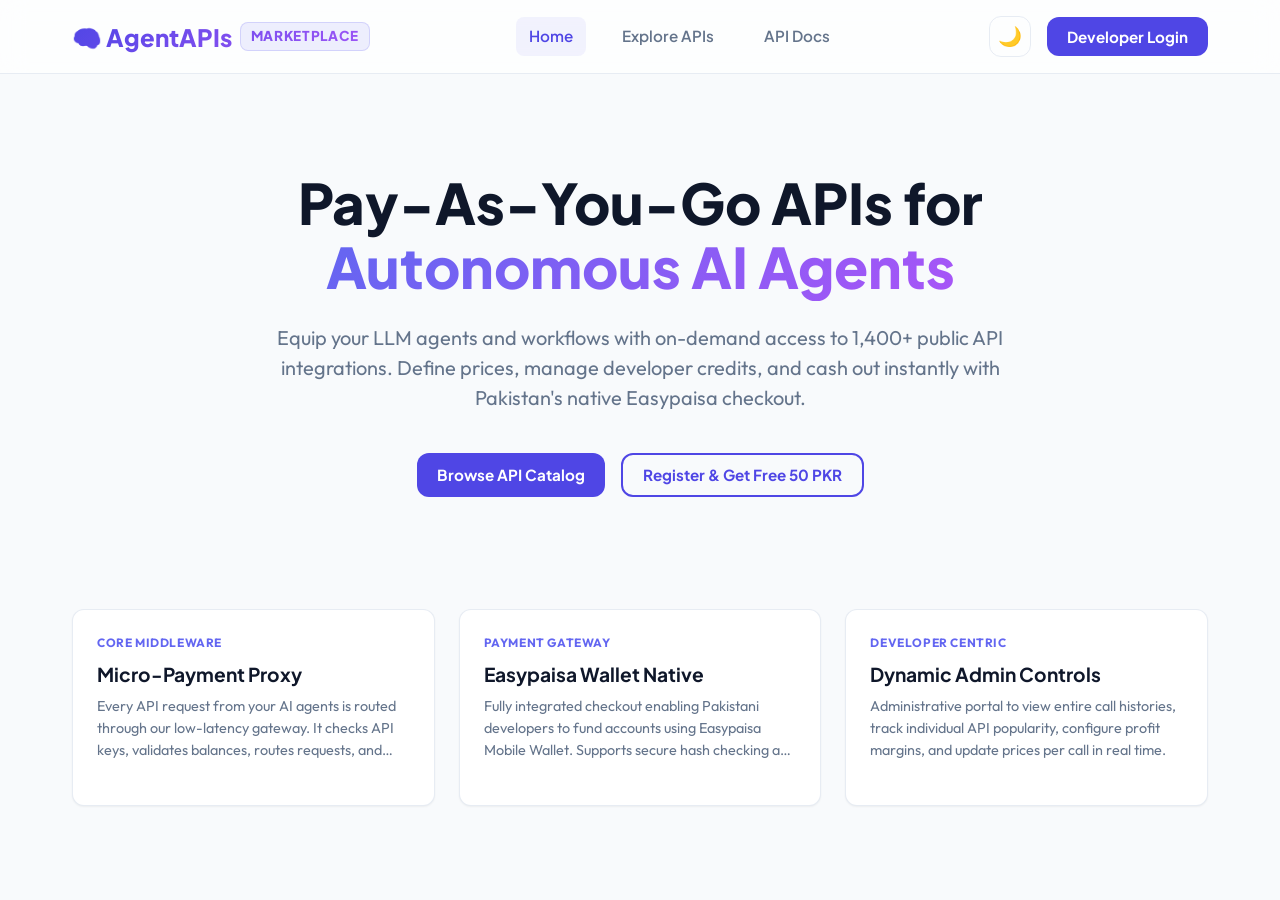
==== index.html @ 3a6da159 "Add files via upload" ====
<!DOCTYPE html>
<html lang="en">
<head>
    <meta charset="UTF-8">
    <meta name="viewport" content="width=device-width, initial-scale=1.0">
    <title>AI Agent API Marketplace - Sell & Integrate APIs</title>
    <meta name="description" content="Discover, price, and sell APIs directly to AI agents. Native Easypaisa integration for seamless wallet top-ups.">
    <link rel="stylesheet" href="styles.css">
</head>
<body data-theme="light">

    <!-- Header & Navigation -->
    <header>
        <div class="nav-container">
            <div class="logo" onclick="showView('home')">
                🧠 AgentAPIs <span>Marketplace</span>
            </div>
            <nav>
                <a onclick="showView('home')" class="active">Home</a>
                <a onclick="showView('explore')">Explore APIs</a>
                <a id="nav-portal-link" onclick="showView('portal')" style="display: none;">Developer Portal</a>
                <a id="nav-admin-link" onclick="showView('admin')" style="display: none;">Admin Catalog</a>
                <a onclick="showView('docs')">API Docs</a>
            </nav>
            <div class="right-nav">
                <button class="theme-toggle" onclick="toggleTheme()" aria-label="Toggle Theme">🌙</button>
                <button class="btn btn-primary" id="nav-auth-link" onclick="showView('auth')">Developer Login</button>
            </div>
        </div>
    </header>

    <!-- Main Content Area -->
    <main class="content-area">

        <!-- 1. Home / Landing Page -->
        <section id="home-page" class="page active">
            <div class="hero-section">
                <h1>Pay-As-You-Go APIs for <span>Autonomous AI Agents</span></h1>
                <p>Equip your LLM agents and workflows with on-demand access to 1,400+ public API integrations. Define prices, manage developer credits, and cash out instantly with Pakistan's native Easypaisa checkout.</p>
                <div class="hero-buttons">
                    <button class="btn btn-primary" onclick="showView('explore')">Browse API Catalog</button>
                    <button class="btn btn-secondary" onclick="showView('auth')">Register & Get Free 50 PKR</button>
                </div>
            </div>

            <!-- Features Grid -->
            <div class="grid-container" style="margin-top: 3rem;">
                <div class="card">
                    <div class="card-category">Core Middleware</div>
                    <div class="card-title">Micro-Payment Proxy</div>
                    <p class="card-desc" style="height: auto;">Every API request from your AI agents is routed through our low-latency gateway. It checks API keys, validates balances, routes requests, and deducts credits in real-time.</p>
                </div>
                <div class="card">
                    <div class="card-category">Payment gateway</div>
                    <div class="card-title">Easypaisa Wallet Native</div>
                    <p class="card-desc" style="height: auto;">Fully integrated checkout enabling Pakistani developers to fund accounts using Easypaisa Mobile Wallet. Supports secure hash checking and server-to-server callbacks.</p>
                </div>
                <div class="card">
                    <div class="card-category">Developer Centric</div>
                    <div class="card-title">Dynamic Admin Controls</div>
                    <p class="card-desc" style="height: auto;">Administrative portal to view entire call histories, track individual API popularity, configure profit margins, and update prices per call in real time.</p>
                </div>
            </div>
        </section>

        <!-- 2. Explore Catalog Page -->
        <section id="explore-page" class="page">
            <h2 style="font-family: var(--font-heading); font-weight: 800; font-size: 2.2rem;">API Catalog</h2>
            <p style="color: var(--text-muted);">Search and view pricing for all active API integrations connected to the proxy gateway.</p>
            
            <!-- Search & Filters -->
            <div class="search-filter-bar">
                <div class="search-input-wrapper">
                    <span class="search-icon">🔍</span>
                    <input type="text" id="api-search" placeholder="Search API integrations (e.g. Weather, Maps, Cat Facts)...">
                </div>
                <select id="category-filter" class="filter-select" onchange="handleCategoryFilter(this.value)">
                    <option value="All">All Categories</option>
                </select>
            </div>

            <!-- APIs Grid -->
            <div class="grid-container" id="apis-grid">
                <!-- API Cards populated dynamically via JS -->
            </div>
        </section>

        <!-- 3. Auth Page (Login / Sign Up) -->
        <section id="auth-page" class="page">
            <div class="auth-box">
                <div class="auth-header">
                    <h2>Welcome to AgentAPIs</h2>
                    <p>Register or log in to manage your AI agent keys and top up credits.</p>
                </div>
                
                <div class="form-group">
                    <label for="auth-email">Email Address</label>
                    <input type="email" id="auth-email" class="form-control" placeholder="developer@gmail.com" required>
                </div>
                <div class="form-group">
                    <label for="auth-password">Password</label>
                    <input type="password" id="auth-password" class="form-control" placeholder="••••••••" required>
                </div>
                
                <div style="display: flex; gap: 1rem; margin-top: 2rem;">
                    <button class="btn btn-primary" style="flex: 1;" onclick="handleAuth('login')">Log In</button>
                    <button class="btn btn-secondary" style="flex: 1;" onclick="handleAuth('register')">Sign Up</button>
                </div>
                
                            </div>
        </section>

        <!-- 4. Developer Portal (Dashboard) -->
        <section id="portal-page" class="page">
            <h2 style="font-family: var(--font-heading); font-weight: 800; font-size: 2.2rem; margin-bottom: 0.5rem;">Developer Portal</h2>
            <p style="color: var(--text-muted); margin-bottom: 2rem;">Configure credentials, test API endpoints, and view logs.</p>

            <div class="dashboard-layout">
                <!-- Sidebar -->
                <aside class="dashboard-sidebar">
                    <div class="profile-card">
                        <div class="profile-avatar">U</div>
                        <h3 class="profile-email" style="font-family: var(--font-heading); font-size: 1.05rem; word-break: break-all;">user@email.com</h3>
                        <div class="profile-balance">0.00 PKR</div>
                        <button class="btn btn-primary btn-sm" style="margin-top: 1rem; width: 100%;" onclick="openTopupModal()">💳 Top Up (Easypaisa)</button>
                    </div>
                    <div class="sidebar-menu">
                        <div class="sidebar-menu-btn active" onclick="showDashboardPane('keys')">🔑 API Keys & Auth</div>
                        <div class="sidebar-menu-btn" onclick="showDashboardPane('sandbox')">🧪 Sandbox Test</div>
                        <div class="sidebar-menu-btn" onclick="showDashboardPane('transactions')">📊 Usage Logs</div>
                    </div>
                </aside>

                <!-- Pane Contents -->
                <div class="dashboard-content">
                    <!-- A. Keys Pane -->
                    <div id="keys-pane" class="dashboard-pane active">
                        <h3 style="margin-bottom: 0.5rem; font-family: var(--font-heading);">Gateway Authorization</h3>
                        <p style="color: var(--text-muted); font-size: 0.9rem; margin-bottom: 1.5rem;">Use this key inside your LLM agent's HTTP request header to authenticate proxy routing.</p>
                        
                        <div class="form-group">
                            <label>X-Agent-API-Key</label>
                            <div class="key-box">
                                <span id="api-key-display">agent_key_placeholder</span>
                                <span class="copy-icon" onclick="copyApiKey()" title="Copy API Key">📋</span>
                            </div>
                        </div>
                        
                        <div class="card" style="margin-top: 2rem; background-color: rgba(99, 102, 241, 0.05); border-color: rgba(99, 102, 241, 0.2);">
                            <h4 style="color: var(--color-primary); font-family: var(--font-heading); margin-bottom: 0.5rem;">🔒 Safety Instruction for Agents</h4>
                            <p style="font-size: 0.85rem; color: var(--text-muted); line-height: 1.6;">
                                Instruct your AI Agents to check their remaining wallet balance using metadata response headers. If the headers contain <strong>X-Agent-Remaining-Balance</strong> and the amount drops below 5 PKR, direct the agent to notify the user via chat dialog to avoid runtime failures.
                            </p>
                        </div>
                    </div>

                    <!-- B. Sandbox Test Pane -->
                    <div id="sandbox-pane" class="dashboard-pane">
                        <h3 style="margin-bottom: 0.5rem; font-family: var(--font-heading);">Interactive Code Sandbox</h3>
                        <p style="color: var(--text-muted); font-size: 0.9rem; margin-bottom: 1.5rem;">Perform real API tests through the proxy and watch the balance decrement instantly.</p>
                        
                        <div class="sandbox-grid">
                            <!-- Left Settings -->
                            <div>
                                <div class="form-group">
                                    <label for="sandbox-api-select">Select API to Query</label>
                                    <select id="sandbox-api-select" class="form-control">
                                        <!-- Populated via JS -->
                                    </select>
                                </div>
                                <div class="form-group">
                                    <label>Request Integration snippet</label>
                                    <div style="display:flex; gap:0.5rem; margin-bottom: 0.75rem;">
                                        <button class="btn btn-secondary btn-sm lang-btn active" onclick="changeSandboxLanguage('curl')">curl</button>
                                        <button class="btn btn-secondary btn-sm lang-btn" onclick="changeSandboxLanguage('javascript')">JavaScript</button>
                                        <button class="btn btn-secondary btn-sm lang-btn" onclick="changeSandboxLanguage('python')">Python</button>
                                    </div>
                                    <div class="terminal-header">
                                        <div class="terminal-dots">
                                            <span class="terminal-dot dot-red"></span>
                                            <span class="terminal-dot dot-yellow"></span>
                                            <span class="terminal-dot dot-green"></span>
                                        </div>
                                        <span class="terminal-title">Code Client snippet</span>
                                    </div>
                                    <pre class="code-terminal" id="sandbox-code" style="height: 160px;"></pre>
                                </div>
                                <button class="btn btn-primary" onclick="runSandboxRequest()" style="width: 100%;">⚡ Run Test Request</button>
                            </div>

                            <!-- Right Outputs -->
                            <div>
                                <label style="display:block; font-weight:600; font-size:0.9rem; margin-bottom: 0.5rem;">Gateway Proxy Response</label>
                                <div class="terminal-header">
                                    <div class="terminal-dots">
                                        <span class="terminal-dot dot-red"></span>
                                        <span class="terminal-dot dot-yellow"></span>
                                        <span class="terminal-dot dot-green"></span>
                                    </div>
                                    <span class="terminal-title">Output terminal</span>
                                </div>
                                <pre class="code-terminal output" id="sandbox-output">// Run a test request on the left to see the output format...</pre>
                            </div>
                        </div>
                    </div>

                    <!-- C. Transactions Logs Pane -->
                    <div id="transactions-pane" class="dashboard-pane">
                        <h3 style="margin-bottom: 0.5rem; font-family: var(--font-heading);">Recent Proxy Logs</h3>
                        <p style="color: var(--text-muted); font-size: 0.9rem; margin-bottom: 1.5rem;">Audit log for your API keys detailing request types, responses, and charges.</p>
                        
                        <div style="overflow-x: auto;">
                            <table>
                                <thead>
                                    <tr>
                                        <th>API Called</th>
                                        <th>Status Code</th>
                                        <th>Charged Cost</th>
                                        <th>Time (UTC)</th>
                                    </tr>
                                </thead>
                                <tbody id="logs-table-body">
                                    <!-- Populated via JS -->
                                </tbody>
                            </table>
                        </div>
                    </div>
                </div>
            </div>
        </section>

        <!-- 5. Admin Page -->
        <section id="admin-page" class="page">
            <h2 style="font-family: var(--font-heading); font-weight: 800; font-size: 2.2rem; margin-bottom: 0.5rem;">Admin Catalog Manager</h2>
            <p style="color: var(--text-muted); margin-bottom: 2rem;">Adjust individual prices per call, view overall transaction metrics, and manage user limits.</p>
            
            <div style="display: grid; grid-template-columns: 1.2fr 1fr; gap: 2rem;">
                <!-- API Prices Manager -->
                <div>
                    <h3 style="font-family: var(--font-heading); margin-bottom: 1rem;">Set Cost per API Call</h3>
                    <div style="overflow-y: auto; max-height: 500px; border: 1px solid var(--border-glass); border-radius: var(--radius-md); background-color: var(--bg-surface);">
                        <table>
                            <thead>
                                <tr>
                                    <th>API Integration</th>
                                    <th>Cost per Call</th>
                                    <th>Actions</th>
                                </tr>
                            </thead>
                            <tbody id="admin-catalog-tbody">
                                <!-- Populated dynamically -->
                            </tbody>
                        </table>
                    </div>
                </div>

                <!-- Global Audit Log -->
                <div>
                    <h3 style="font-family: var(--font-heading); margin-bottom: 1rem;">Global System Usage Log</h3>
                    <div style="overflow-y: auto; max-height: 500px; border: 1px solid var(--border-glass); border-radius: var(--radius-md); background-color: var(--bg-surface);">
                        <table>
                            <thead>
                                <tr>
                                    <th>User</th>
                                    <th>API</th>
                                    <th>Status</th>
                                    <th>Cost</th>
                                    <th>Date</th>
                                </tr>
                            </thead>
                            <tbody id="admin-audit-tbody">
                                <!-- Populated dynamically -->
                            </tbody>
                        </table>
                    </div>
                </div>
            </div>
        </section>

        <!-- 6. API Docs Page -->
        <section id="docs-page" class="page">
            <h2 style="font-family: var(--font-heading); font-weight: 800; font-size: 2.2rem; margin-bottom: 0.5rem;">Integration Guide</h2>
            <p style="color: var(--text-muted); margin-bottom: 2.5rem;">Configure your LLMs, LangChain agents, or custom backend services to query the marketplace proxy.</p>

            <div class="docs-section">
                <h3>1. Base URL & Header Credentials</h3>
                <p>All proxy endpoints use the standard marketplace host base. You must attach your custom developer key as an HTTP header name: <code>X-Agent-API-Key</code>.</p>
                <div class="key-box" style="justify-content: flex-start; gap: 1rem; color: #a855f7;">
                    <strong>Header Key:</strong> X-Agent-API-Key
                </div>
                <div class="key-box" style="justify-content: flex-start; gap: 1rem; color: var(--color-primary-light); margin-top: 0.5rem;">
                    <strong>Base Request Endpoint:</strong> http://127.0.0.1:8000/api/proxy/{API_NAME}
                </div>
            </div>

            <div class="docs-section">
                <h3>2. Error Handlers</h3>
                <p>If an API request fails, the proxy forwards the original error status code where possible. However, if the agent runs out of wallet balance, the proxy returns a specific <strong>402 Payment Required</strong> code.</p>
                
                <div style="overflow-x: auto; margin-top: 1rem;">
                    <table>
                        <thead>
                            <tr>
                                <th>Status Code</th>
                                <th>Error Description</th>
                                <th>Remediation Step</th>
                            </tr>
                        </thead>
                        <tbody>
                            <tr>
                                <td><span class="badge badge-danger">401</span></td>
                                <td>Unauthorized: API Key is invalid or missing.</td>
                                <td>Ensure the header <code>X-Agent-API-Key</code> matches the key in your developer dashboard.</td>
                            </tr>
                            <tr>
                                <td><span class="badge badge-warning">402</span></td>
                                <td>Payment Required: Wallet balance is below the per-call price of target API.</td>
                                <td>Prompt user to top up credits in PKR using Easypaisa.</td>
                            </tr>
                            <tr>
                                <td><span class="badge badge-danger">404</span></td>
                                <td>Not Found: Target API name does not exist in seed.</td>
                                <td>Open the explore tab and double check spelling of API name.</td>
                            </tr>
                        </tbody>
                    </table>
                </div>
            </div>

            <div class="docs-section">
                <h3>3. LangChain Example Integration</h3>
                <p>Implement a custom python function inside LangChain tools or custom tools to make the call:</p>
                <pre class="code-terminal" style="height: auto; max-height: 400px; color:#a855f7;">
from langchain.agents import tool
import requests

@tool
def call_marketplace_api(api_name: str, query_params: dict = None) -> str:
    """Call a marketplace public API and pay per use. api_name should match explore catalog."""
    url = f"http://127.0.0.1:8000/api/proxy/{api_name}"
    headers = {
        "X-Agent-API-Key": "YOUR_DEVELOPER_API_KEY"
    }
    
    try:
        response = requests.get(url, headers=headers, params=query_params)
        if response.status_code == 402:
            return "Payment Required: Please notify user to top up their Easypaisa wallet."
        return response.text
    except Exception as e:
        return f"Error connecting to proxy: {str(e)}"
                </pre>
            </div>
        </section>
        
    </main>

    <!-- Modals Overlay -->
    <div class="modal-overlay" id="topup-modal">
        <div class="modal-card">
            <button class="modal-close" onclick="closeTopupModal()">✕</button>
            <h3 style="font-family: var(--font-heading); margin-bottom: 0.5rem;">Fund Developer Wallet</h3>
            <p style="color: var(--text-muted); font-size: 0.85rem; margin-bottom: 1.5rem;">Select your amount in Pakistani Rupees (PKR) and proceed through the Easypaisa Checkout Portal.</p>
            
            <div class="form-group">
                <label for="topup-amount">Deposit Amount (PKR)</label>
                <input type="number" id="topup-amount" class="form-control" value="250" min="10" max="10000" required>
            </div>
            
            <div style="background-color: var(--bg-base); padding: 1rem; border-radius: var(--radius-sm); margin-bottom: 1.5rem; border: 1px solid var(--border-glass);">
                <div style="display:flex; justify-content:space-between; margin-bottom:0.5rem; font-size: 0.85rem;">
                    <span>Payment Gateway:</span>
                    <strong>Easypaisa Hosted Page</strong>
                </div>
                <div style="display:flex; justify-content:space-between; font-size: 0.85rem;">
                    <span>Processing Fee:</span>
                    <strong style="color: var(--color-success);">0.00 PKR (Free)</strong>
                </div>
            </div>

            <button class="btn btn-primary" onclick="handleTopupSubmit()" style="width: 100%;">Proceed to Payment</button>
        </div>
    </div>

    <!-- Global Toasts notifications -->
    <div class="toast-container" id="toast-container"></div>

    <script src="app.js"></script>
</body>
</html>
---- styles.css ----
@import url('https://fonts.googleapis.com/css2?family=Outfit:wght@300;400;500;600;700;800&family=Plus+Jakarta+Sans:wght@300;400;500;600;700;800&family=JetBrains+Mono:wght@400;500;600&display=swap');

:root {
    /* Light Mode Variables - Elegant White and Royal Violet Theme */
    --font-heading: 'Plus Jakarta Sans', sans-serif;
    --font-body: 'Outfit', sans-serif;
    --font-mono: 'JetBrains Mono', monospace;
    
    --bg-base: #f8fafc;
    --bg-surface: #ffffff;
    --bg-surface-hover: #f1f5f9;
    --bg-glass: rgba(255, 255, 255, 0.7);
    --border-glass: rgba(226, 232, 240, 0.8);
    
    --color-primary: #4f46e5;
    --color-primary-light: #6366f1;
    --color-primary-dark: #3730a3;
    --color-secondary: #a855f7;
    --color-success: #10b981;
    --color-danger: #ef4444;
    --color-warning: #f59e0b;
    
    --text-main: #0f172a;
    --text-muted: #64748b;
    --text-on-primary: #ffffff;
    
    --shadow-sm: 0 1px 2px 0 rgb(0 0 0 / 0.05);
    --shadow-md: 0 4px 6px -1px rgb(0 0 0 / 0.1), 0 2px 4px -2px rgb(0 0 0 / 0.1);
    --shadow-lg: 0 10px 15px -3px rgb(0 0 0 / 0.1), 0 4px 6px -4px rgb(0 0 0 / 0.1);
    --shadow-glow: 0 0 15px 2px rgba(99, 102, 241, 0.2);
    
    --radius-sm: 8px;
    --radius-md: 12px;
    --radius-lg: 20px;
    
    --transition-fast: 0.15s ease;
    --transition-normal: 0.3s cubic-bezier(0.4, 0, 0.2, 1);
}

[data-theme="dark"] {
    /* Dark Mode Variables - Premium Sleek Glowing Violet Theme */
    --bg-base: #0b0f19;
    --bg-surface: #131b2e;
    --bg-surface-hover: #1e293b;
    --bg-glass: rgba(19, 27, 46, 0.75);
    --border-glass: rgba(30, 41, 59, 0.8);
    
    --color-primary: #6366f1;
    --color-primary-light: #818cf8;
    --color-primary-dark: #4f46e5;
    --color-secondary: #c084fc;
    
    --text-main: #f8fafc;
    --text-muted: #94a3b8;
    
    --shadow-md: 0 4px 20px -2px rgba(0, 0, 0, 0.5);
    --shadow-lg: 0 10px 30px -10px rgba(0, 0, 0, 0.7);
    --shadow-glow: 0 0 20px 2px rgba(99, 102, 241, 0.3);
}

* {
    box-sizing: border-box;
    margin: 0;
    padding: 0;
}

body {
    background-color: var(--bg-base);
    color: var(--text-main);
    font-family: var(--font-body);
    line-height: 1.5;
    transition: background-color var(--transition-normal), color var(--transition-normal);
    min-height: 100vh;
    display: flex;
    flex-direction: column;
}

/* Header & Navigation Styles */
header {
    background-color: var(--bg-glass);
    backdrop-filter: blur(12px);
    -webkit-backdrop-filter: blur(12px);
    border-bottom: 1px solid var(--border-glass);
    position: sticky;
    top: 0;
    z-index: 100;
    transition: background-color var(--transition-normal);
}

.nav-container {
    max-width: 1200px;
    margin: 0 auto;
    padding: 1rem 2rem;
    display: flex;
    justify-content: space-between;
    align-items: center;
}

.logo {
    font-family: var(--font-heading);
    font-weight: 800;
    font-size: 1.5rem;
    background: linear-gradient(135deg, var(--color-primary), var(--color-secondary));
    -webkit-background-clip: text;
    -webkit-text-fill-color: transparent;
    display: flex;
    align-items: center;
    gap: 0.5rem;
    cursor: pointer;
}

.logo span {
    font-size: 0.85rem;
    background: rgba(99, 102, 241, 0.1);
    color: var(--color-primary-light);
    border: 1px solid rgba(99, 102, 241, 0.2);
    padding: 0.2rem 0.6rem;
    border-radius: var(--radius-sm);
    font-family: var(--font-heading);
    text-transform: uppercase;
    letter-spacing: 0.05em;
}

nav {
    display: flex;
    align-items: center;
    gap: 1.5rem;
}

nav a {
    color: var(--text-muted);
    text-decoration: none;
    font-family: var(--font-heading);
    font-weight: 600;
    font-size: 0.95rem;
    padding: 0.5rem 0.8rem;
    border-radius: var(--radius-sm);
    transition: color var(--transition-fast), background-color var(--transition-fast);
    cursor: pointer;
}

nav a:hover, nav a.active {
    color: var(--color-primary);
    background-color: rgba(99, 102, 241, 0.08);
}

.right-nav {
    display: flex;
    align-items: center;
    gap: 1rem;
}

/* Base Buttons */
.btn {
    display: inline-flex;
    align-items: center;
    justify-content: center;
    gap: 0.5rem;
    font-family: var(--font-heading);
    font-weight: 700;
    font-size: 0.95rem;
    padding: 0.65rem 1.25rem;
    border-radius: var(--radius-md);
    border: none;
    cursor: pointer;
    transition: all var(--transition-fast);
}

.btn-primary {
    background-color: var(--color-primary);
    color: var(--text-on-primary);
}

.btn-primary:hover {
    background-color: var(--color-primary-light);
    transform: translateY(-2px);
    box-shadow: var(--shadow-glow);
}

.btn-secondary {
    background-color: transparent;
    color: var(--color-primary);
    border: 2px solid var(--color-primary);
}

.btn-secondary:hover {
    background-color: rgba(99, 102, 241, 0.05);
    transform: translateY(-2px);
}

.btn-danger {
    background-color: var(--color-danger);
    color: white;
}

.btn-danger:hover {
    background-color: #dc2626;
    transform: translateY(-2px);
}

.btn-sm {
    padding: 0.4rem 0.8rem;
    font-size: 0.85rem;
    border-radius: var(--radius-sm);
}

.theme-toggle {
    background: none;
    border: 1px solid var(--border-glass);
    color: var(--text-muted);
    padding: 0.5rem;
    border-radius: var(--radius-md);
    cursor: pointer;
    display: flex;
    align-items: center;
    justify-content: center;
    font-size: 1.2rem;
    transition: all var(--transition-fast);
}

.theme-toggle:hover {
    color: var(--color-primary);
    border-color: var(--color-primary);
}

/* Layout container */
main.content-area {
    flex: 1;
    max-width: 1200px;
    width: 100%;
    margin: 0 auto;
    padding: 2rem;
}

/* Page transitions/visibility */
.page {
    display: none;
    animation: fadeIn var(--transition-normal);
}

.page.active {
    display: block;
}

@keyframes fadeIn {
    from { opacity: 0; transform: translateY(8px); }
    to { opacity: 1; transform: translateY(0); }
}

/* Hero Section */
.hero-section {
    padding: 4rem 0;
    text-align: center;
    max-width: 800px;
    margin: 0 auto;
}

.hero-section h1 {
    font-family: var(--font-heading);
    font-weight: 800;
    font-size: 3.5rem;
    line-height: 1.15;
    margin-bottom: 1.5rem;
    color: var(--text-main);
}

.hero-section h1 span {
    background: linear-gradient(135deg, var(--color-primary-light), var(--color-secondary));
    -webkit-background-clip: text;
    -webkit-text-fill-color: transparent;
}

.hero-section p {
    font-size: 1.25rem;
    color: var(--text-muted);
    margin-bottom: 2.5rem;
}

.hero-buttons {
    display: flex;
    justify-content: center;
    gap: 1rem;
}

/* Cards & Grid Grid layout */
.grid-container {
    display: grid;
    grid-template-columns: repeat(auto-fill, minmax(280px, 1fr));
    gap: 1.5rem;
    margin-top: 2rem;
}

.card {
    background-color: var(--bg-surface);
    border: 1px solid var(--border-glass);
    border-radius: var(--radius-md);
    padding: 1.5rem;
    box-shadow: var(--shadow-sm);
    transition: all var(--transition-normal);
    position: relative;
    overflow: hidden;
}

.card::before {
    content: '';
    position: absolute;
    top: 0;
    left: 0;
    width: 100%;
    height: 4px;
    background: linear-gradient(90deg, var(--color-primary), var(--color-secondary));
    opacity: 0;
    transition: opacity var(--transition-normal);
}

.card:hover {
    transform: translateY(-4px);
    box-shadow: var(--shadow-lg);
    border-color: rgba(99, 102, 241, 0.3);
}

.card:hover::before {
    opacity: 1;
}

.card-category {
    font-size: 0.75rem;
    text-transform: uppercase;
    font-weight: 700;
    color: var(--color-primary-light);
    letter-spacing: 0.05em;
    margin-bottom: 0.5rem;
}

.card-title {
    font-family: var(--font-heading);
    font-weight: 700;
    font-size: 1.2rem;
    color: var(--text-main);
    margin-bottom: 0.5rem;
    display: flex;
    justify-content: space-between;
    align-items: center;
}

.card-desc {
    color: var(--text-muted);
    font-size: 0.9rem;
    margin-bottom: 1.25rem;
    display: -webkit-box;
    -webkit-line-clamp: 3;
    -webkit-box-orient: vertical;
    overflow: hidden;
    height: 4rem;
}

.card-footer {
    display: flex;
    justify-content: space-between;
    align-items: center;
    border-top: 1px solid var(--border-glass);
    padding-top: 1rem;
    margin-top: auto;
}

.api-price {
    font-family: var(--font-mono);
    font-weight: 700;
    color: var(--color-success);
    font-size: 0.95rem;
}

/* Explore Panel & Search Bar */
.search-filter-bar {
    display: flex;
    gap: 1rem;
    margin: 2rem 0;
    background-color: var(--bg-surface);
    border: 1px solid var(--border-glass);
    padding: 0.75rem;
    border-radius: var(--radius-md);
    box-shadow: var(--shadow-sm);
    flex-wrap: wrap;
}

.search-input-wrapper {
    flex: 1;
    min-width: 250px;
    position: relative;
}

.search-input-wrapper input {
    width: 100%;
    padding: 0.65rem 1rem 0.65rem 2.5rem;
    border-radius: var(--radius-sm);
    border: 1px solid var(--border-glass);
    background-color: var(--bg-base);
    color: var(--text-main);
    font-family: var(--font-body);
    font-size: 0.95rem;
    transition: all var(--transition-fast);
}

.search-input-wrapper input:focus {
    outline: none;
    border-color: var(--color-primary);
    box-shadow: 0 0 0 3px rgba(99, 102, 241, 0.15);
}

.search-icon {
    position: absolute;
    left: 0.85rem;
    top: 50%;
    transform: translateY(-50%);
    color: var(--text-muted);
}

.filter-select {
    padding: 0.65rem 1.5rem;
    border-radius: var(--radius-sm);
    border: 1px solid var(--border-glass);
    background-color: var(--bg-base);
    color: var(--text-main);
    font-family: var(--font-heading);
    font-weight: 600;
    font-size: 0.9rem;
    cursor: pointer;
}

/* Dashboard Panel Styles */
.dashboard-layout {
    display: grid;
    grid-template-columns: 280px 1fr;
    gap: 2rem;
    margin-top: 1rem;
}

@media (max-width: 768px) {
    .dashboard-layout {
        grid-template-columns: 1fr;
    }
}

.dashboard-sidebar {
    background-color: var(--bg-surface);
    border: 1px solid var(--border-glass);
    border-radius: var(--radius-md);
    padding: 1.5rem;
    height: fit-content;
}

.profile-card {
    text-align: center;
    border-bottom: 1px solid var(--border-glass);
    padding-bottom: 1.5rem;
    margin-bottom: 1.5rem;
}

.profile-avatar {
    width: 64px;
    height: 64px;
    border-radius: 50%;
    background: linear-gradient(135deg, var(--color-primary), var(--color-secondary));
    margin: 0 auto 1rem;
    display: flex;
    align-items: center;
    justify-content: center;
    color: white;
    font-weight: 800;
    font-size: 1.5rem;
}

.profile-balance {
    margin-top: 0.5rem;
    font-size: 1.4rem;
    font-weight: 800;
    color: var(--text-main);
}

.profile-balance small {
    display: block;
    font-size: 0.75rem;
    color: var(--text-muted);
    text-transform: uppercase;
    font-weight: 600;
}

.sidebar-menu {
    display: flex;
    flex-direction: column;
    gap: 0.5rem;
}

.sidebar-menu-btn {
    display: flex;
    align-items: center;
    gap: 0.75rem;
    padding: 0.75rem 1rem;
    border-radius: var(--radius-sm);
    color: var(--text-muted);
    font-family: var(--font-heading);
    font-weight: 600;
    font-size: 0.95rem;
    cursor: pointer;
    transition: all var(--transition-fast);
}

.sidebar-menu-btn:hover, .sidebar-menu-btn.active {
    color: var(--color-primary);
    background-color: rgba(99, 102, 241, 0.08);
}

.dashboard-content {
    display: flex;
    flex-direction: column;
    gap: 1.5rem;
}

.dashboard-pane {
    display: none;
    animation: fadeIn var(--transition-normal);
}

.dashboard-pane.active {
    display: block;
}

/* Keys and Details lists */
.key-box {
    background-color: var(--bg-base);
    border: 1px solid var(--border-glass);
    font-family: var(--font-mono);
    font-size: 0.9rem;
    padding: 0.75rem 1rem;
    border-radius: var(--radius-sm);
    display: flex;
    justify-content: space-between;
    align-items: center;
    margin-top: 0.5rem;
    word-break: break-all;
}

.copy-icon {
    cursor: pointer;
    color: var(--text-muted);
    transition: color var(--transition-fast);
}

.copy-icon:hover {
    color: var(--color-primary);
}

/* Tables style */
table {
    width: 100%;
    border-collapse: collapse;
    margin-top: 1rem;
    text-align: left;
}

th, td {
    padding: 0.85rem 1rem;
    border-bottom: 1px solid var(--border-glass);
}

th {
    font-family: var(--font-heading);
    font-weight: 700;
    color: var(--text-muted);
    font-size: 0.85rem;
    text-transform: uppercase;
}

td {
    font-size: 0.9rem;
}

tr:hover td {
    background-color: var(--bg-surface-hover);
}

/* Modals */
.modal-overlay {
    position: fixed;
    top: 0;
    left: 0;
    width: 100%;
    height: 100%;
    background-color: rgba(15, 23, 42, 0.6);
    backdrop-filter: blur(4px);
    z-index: 1000;
    display: none;
    align-items: center;
    justify-content: center;
    padding: 1rem;
}

.modal-card {
    background-color: var(--bg-surface);
    border: 1px solid var(--border-glass);
    border-radius: var(--radius-lg);
    width: 100%;
    max-width: 480px;
    box-shadow: var(--shadow-lg);
    padding: 2rem;
    position: relative;
    animation: modalSlide var(--transition-normal);
}

@keyframes modalSlide {
    from { transform: translateY(-20px); opacity: 0; }
    to { transform: translateY(0); opacity: 1; }
}

.modal-close {
    position: absolute;
    top: 1rem;
    right: 1.25rem;
    background: none;
    border: none;
    font-size: 1.5rem;
    cursor: pointer;
    color: var(--text-muted);
}

/* Forms styling */
.form-group {
    margin-bottom: 1.25rem;
}

.form-group label {
    display: block;
    font-family: var(--font-heading);
    font-weight: 600;
    font-size: 0.9rem;
    margin-bottom: 0.5rem;
    color: var(--text-main);
}

.form-control {
    width: 100%;
    padding: 0.65rem 1rem;
    border-radius: var(--radius-sm);
    border: 1px solid var(--border-glass);
    background-color: var(--bg-base);
    color: var(--text-main);
    font-family: var(--font-body);
    font-size: 0.95rem;
    transition: all var(--transition-fast);
}

.form-control:focus {
    outline: none;
    border-color: var(--color-primary);
    box-shadow: 0 0 0 3px rgba(99, 102, 241, 0.15);
}

/* Try it Sandbox and Code Terminal Styles */
.sandbox-grid {
    display: grid;
    grid-template-columns: 1fr 1fr;
    gap: 1.5rem;
    margin-top: 1rem;
}

@media (max-width: 768px) {
    .sandbox-grid {
        grid-template-columns: 1fr;
    }
}

.terminal-header {
    background-color: #1e293b;
    border-radius: var(--radius-md) var(--radius-md) 0 0;
    padding: 0.5rem 1rem;
    display: flex;
    align-items: center;
    justify-content: space-between;
}

.terminal-dots {
    display: flex;
    gap: 0.35rem;
}

.terminal-dot {
    width: 10px;
    height: 10px;
    border-radius: 50%;
}

.dot-red { background-color: #ef4444; }
.dot-yellow { background-color: #f59e0b; }
.dot-green { background-color: #10b981; }

.terminal-title {
    color: #94a3b8;
    font-size: 0.75rem;
    font-family: var(--font-mono);
}

pre.code-terminal {
    background-color: #0f172a;
    color: #38bdf8;
    font-family: var(--font-mono);
    font-size: 0.85rem;
    padding: 1.25rem;
    border-radius: 0 0 var(--radius-md) var(--radius-md);
    overflow-x: auto;
    height: 320px;
    border: 1px solid #1e293b;
    border-top: none;
    box-shadow: inset 0 2px 4px rgba(0,0,0,0.3);
}

pre.code-terminal.output {
    color: #f1f5f9;
}

/* Authentication Page Styles */
.auth-box {
    max-width: 420px;
    width: 100%;
    margin: 4rem auto;
    background-color: var(--bg-surface);
    border: 1px solid var(--border-glass);
    border-radius: var(--radius-lg);
    box-shadow: var(--shadow-lg);
    padding: 2.5rem;
}

.auth-header {
    text-align: center;
    margin-bottom: 2rem;
}

.auth-header h2 {
    font-family: var(--font-heading);
    font-weight: 800;
    font-size: 1.8rem;
    color: var(--text-main);
}

.auth-header p {
    color: var(--text-muted);
    font-size: 0.9rem;
    margin-top: 0.5rem;
}

/* Badge list styles */
.badge {
    padding: 0.25rem 0.5rem;
    font-size: 0.75rem;
    font-weight: 700;
    border-radius: var(--radius-sm);
    text-transform: uppercase;
}

.badge-success {
    background-color: rgba(16, 185, 129, 0.15);
    color: var(--color-success);
    border: 1px solid rgba(16, 185, 129, 0.2);
}

.badge-danger {
    background-color: rgba(239, 68, 68, 0.15);
    color: var(--color-danger);
    border: 1px solid rgba(239, 68, 68, 0.2);
}

.badge-warning {
    background-color: rgba(245, 158, 11, 0.15);
    color: var(--color-warning);
    border: 1px solid rgba(245, 158, 11, 0.2);
}

/* Notifications toasts */
.toast-container {
    position: fixed;
    bottom: 2rem;
    right: 2rem;
    z-index: 2000;
    display: flex;
    flex-direction: column;
    gap: 0.75rem;
}

.toast {
    background-color: var(--bg-surface);
    border-left: 4px solid var(--color-primary);
    box-shadow: var(--shadow-lg);
    border-radius: var(--radius-sm);
    padding: 1rem 1.5rem;
    min-width: 280px;
    display: flex;
    align-items: center;
    justify-content: space-between;
    gap: 1rem;
    animation: toastSlide var(--transition-normal);
}

@keyframes toastSlide {
    from { transform: translateX(100%); opacity: 0; }
    to { transform: translateX(0); opacity: 1; }
}

.toast.success { border-left-color: var(--color-success); }
.toast.error { border-left-color: var(--color-danger); }
.toast.info { border-left-color: var(--color-primary); }

.toast-close {
    background: none;
    border: none;
    cursor: pointer;
    color: var(--text-muted);
}

/* Documentation panel */
.docs-section {
    margin-bottom: 2.5rem;
}

.docs-section h3 {
    font-family: var(--font-heading);
    font-size: 1.35rem;
    margin-bottom: 0.75rem;
}

.docs-section p {
    color: var(--text-muted);
    margin-bottom: 1rem;
}
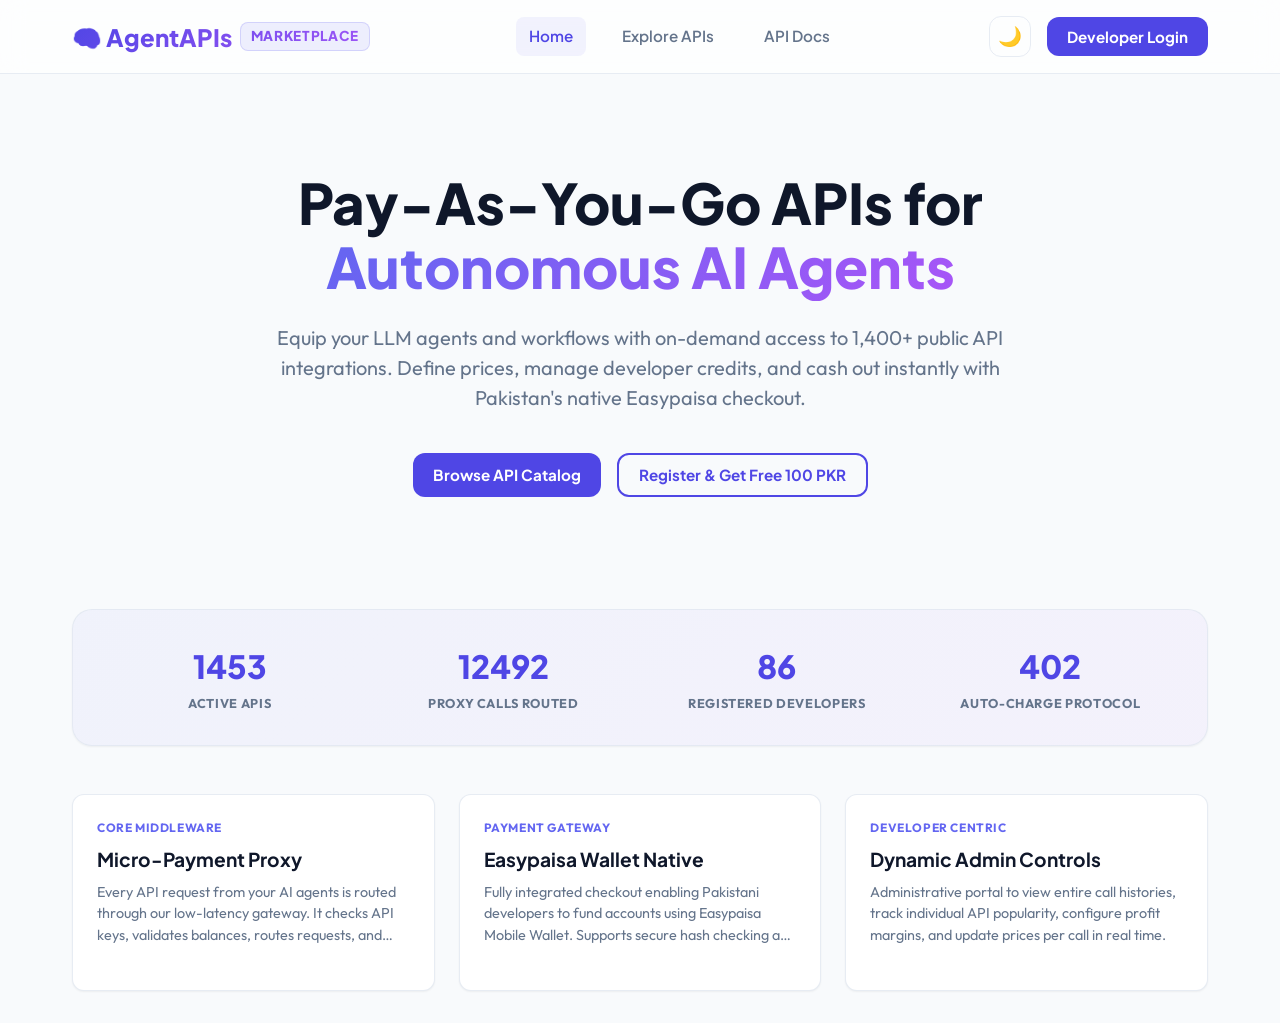
==== commit 855fa7ed: "Add files via upload" ====
--- a/index.html
+++ b/index.html
@@ -6,6 +6,8 @@
     <title>AI Agent API Marketplace - Sell & Integrate APIs</title>
     <meta name="description" content="Discover, price, and sell APIs directly to AI agents. Native Easypaisa integration for seamless wallet top-ups.">
     <link rel="stylesheet" href="styles.css">
+    <!-- Load Static APIs Catalog -->
+    <script src="apis-data.js"></script>
 </head>
 <body data-theme="light">
 
@@ -20,6 +22,7 @@
                 <a onclick="showView('explore')">Explore APIs</a>
                 <a id="nav-portal-link" onclick="showView('portal')" style="display: none;">Developer Portal</a>
                 <a id="nav-admin-link" onclick="showView('admin')" style="display: none;">Admin Catalog</a>
+                <a id="nav-superadmin-link" onclick="showView('superadmin')" style="display: none; color: var(--color-secondary);">⚡ Super Admin</a>
                 <a onclick="showView('docs')">API Docs</a>
             </nav>
             <div class="right-nav">
@@ -39,7 +42,27 @@
                 <p>Equip your LLM agents and workflows with on-demand access to 1,400+ public API integrations. Define prices, manage developer credits, and cash out instantly with Pakistan's native Easypaisa checkout.</p>
                 <div class="hero-buttons">
                     <button class="btn btn-primary" onclick="showView('explore')">Browse API Catalog</button>
-                    <button class="btn btn-secondary" onclick="showView('auth')">Register & Get Free 50 PKR</button>
+                    <button class="btn btn-secondary" onclick="showView('auth')">Register & Get Free 100 PKR</button>
+                </div>
+            </div>
+
+            <!-- Platform Stats Banner -->
+            <div class="stats-banner">
+                <div class="stat-item">
+                    <span class="stat-number" id="stats-total-apis">1,453</span>
+                    <span class="stat-label">Active APIs</span>
+                </div>
+                <div class="stat-item">
+                    <span class="stat-number" id="stats-total-calls">12,492</span>
+                    <span class="stat-label">Proxy Calls Routed</span>
+                </div>
+                <div class="stat-item">
+                    <span class="stat-number" id="stats-active-developers">84</span>
+                    <span class="stat-label">Registered Developers</span>
+                </div>
+                <div class="stat-item">
+                    <span class="stat-number">402</span>
+                    <span class="stat-label">Auto-Charge Protocol</span>
                 </div>
             </div>
 
@@ -63,25 +86,70 @@
             </div>
         </section>
 
-        <!-- 2. Explore Catalog Page -->
+        <!-- 2. Explore Catalog Page (Dual Column Layout) -->
         <section id="explore-page" class="page">
-            <h2 style="font-family: var(--font-heading); font-weight: 800; font-size: 2.2rem;">API Catalog</h2>
-            <p style="color: var(--text-muted);">Search and view pricing for all active API integrations connected to the proxy gateway.</p>
+            <div style="margin-bottom: 2rem;">
+                <h2 style="font-family: var(--font-heading); font-weight: 800; font-size: 2.2rem;">API Catalog</h2>
+                <p style="color: var(--text-muted);">Search and view pricing for all active API integrations connected to the proxy gateway.</p>
+            </div>
             
-            <!-- Search & Filters -->
-            <div class="search-filter-bar">
-                <div class="search-input-wrapper">
-                    <span class="search-icon">🔍</span>
-                    <input type="text" id="api-search" placeholder="Search API integrations (e.g. Weather, Maps, Cat Facts)...">
-                </div>
-                <select id="category-filter" class="filter-select" onchange="handleCategoryFilter(this.value)">
-                    <option value="All">All Categories</option>
-                </select>
-            </div>
-
-            <!-- APIs Grid -->
-            <div class="grid-container" id="apis-grid">
-                <!-- API Cards populated dynamically via JS -->
+            <div class="explore-layout">
+                <!-- Left Sidebar Filters -->
+                <aside class="explore-sidebar">
+                    <div class="sidebar-filter-section">
+                        <h4>🔍 Search Catalog</h4>
+                        <div class="search-input-wrapper" style="margin-top: 0.5rem;">
+                            <span class="search-icon">🔍</span>
+                            <input type="text" id="api-search" placeholder="Search API integrations (e.g. Weather, Maps)...">
+                        </div>
+                    </div>
+                    
+                    <div class="sidebar-filter-section">
+                        <h4>🏷️ Categories</h4>
+                        <div class="category-list" id="category-sidebar-list">
+                            <!-- Populated via JS -->
+                        </div>
+                    </div>
+
+                    <div class="sidebar-filter-section">
+                        <h4>💎 Pricing Tiers</h4>
+                        <div class="filter-options">
+                            <label><input type="checkbox" class="tier-checkbox" value="Free" checked onchange="filterAndRenderApis()"> Free Tier (0.00 PKR)</label>
+                            <label><input type="checkbox" class="tier-checkbox" value="Standard" checked onchange="filterAndRenderApis()"> Standard (0.05 PKR)</label>
+                            <label><input type="checkbox" class="tier-checkbox" value="Pro" checked onchange="filterAndRenderApis()"> Pro (0.20 PKR)</label>
+                        </div>
+                    </div>
+
+                    <div class="sidebar-filter-section">
+                        <h4>🔒 Authorization</h4>
+                        <div class="filter-options">
+                            <label><input type="checkbox" class="auth-checkbox" value="No" checked onchange="filterAndRenderApis()"> No Auth Required</label>
+                            <label><input type="checkbox" class="auth-checkbox" value="apiKey" checked onchange="filterAndRenderApis()"> API Key</label>
+                            <label><input type="checkbox" class="auth-checkbox" value="OAuth" checked onchange="filterAndRenderApis()"> OAuth</label>
+                        </div>
+                    </div>
+                </aside>
+
+                <!-- Right API Grid Area -->
+                <div class="explore-main">
+                    <div class="explore-header-row">
+                        <div class="results-count" id="results-count">Showing 1,453 APIs</div>
+                        <div style="display: flex; gap: 1rem; align-items: center;">
+                            <label style="font-size: 0.85rem; color: var(--text-muted); font-weight: 600;">Sort By:</label>
+                            <select id="api-sort" class="filter-select" style="padding: 0.45rem 1rem;" onchange="handleSortChange(this.value)">
+                                <option value="name-asc">Name (A-Z)</option>
+                                <option value="name-desc">Name (Z-A)</option>
+                                <option value="price-asc">Price (Low to High)</option>
+                                <option value="price-desc">Price (High to Low)</option>
+                            </select>
+                        </div>
+                    </div>
+                    
+                    <!-- APIs Grid -->
+                    <div class="grid-container" id="apis-grid" style="margin-top: 0;">
+                        <!-- API Cards populated dynamically via JS -->
+                    </div>
+                </div>
             </div>
         </section>
 
@@ -107,7 +175,12 @@
                     <button class="btn btn-secondary" style="flex: 1;" onclick="handleAuth('register')">Sign Up</button>
                 </div>
                 
-                            </div>
+                <div style="text-align:center; margin-top:1.5rem; padding-top:1.5rem; border-top: 1px solid var(--border-glass);">
+                    <button class="btn btn-secondary btn-sm" onclick="showView('superadmin-login')" style="font-size:0.8rem; opacity:0.75;">
+                        ⚡ Super Admin Login
+                    </button>
+                </div>
+            </div>
         </section>
 
         <!-- 4. Developer Portal (Dashboard) -->
@@ -126,8 +199,11 @@
                     </div>
                     <div class="sidebar-menu">
                         <div class="sidebar-menu-btn active" onclick="showDashboardPane('keys')">🔑 API Keys & Auth</div>
+                        <div class="sidebar-menu-btn" onclick="showDashboardPane('subscriptions')">💎 Purchased APIs</div>
                         <div class="sidebar-menu-btn" onclick="showDashboardPane('sandbox')">🧪 Sandbox Test</div>
+                        <div class="sidebar-menu-btn" onclick="showDashboardPane('submit-api')">🚀 Submit Custom API</div>
                         <div class="sidebar-menu-btn" onclick="showDashboardPane('transactions')">📊 Usage Logs</div>
+                        <div class="sidebar-menu-btn" onclick="showDashboardPane('account')">⚙️ Account Settings</div>
                     </div>
                 </aside>
 
@@ -216,7 +292,7 @@
                                         <th>API Called</th>
                                         <th>Status Code</th>
                                         <th>Charged Cost</th>
-                                        <th>Time (UTC)</th>
+                                        <th>Time (Local)</th>
                                     </tr>
                                 </thead>
                                 <tbody id="logs-table-body">
@@ -225,54 +301,359 @@
                             </table>
                         </div>
                     </div>
+
+                    <!-- D. Account Settings Pane -->
+                    <div id="account-pane" class="dashboard-pane">
+                        <h3 style="margin-bottom: 0.5rem; font-family: var(--font-heading);">Account Settings</h3>
+                        <p style="color: var(--text-muted); font-size: 0.9rem; margin-bottom: 1.75rem;">Update your login credentials for this developer account.</p>
+
+                        <div class="settings-section">
+                            <h4>✉️ Change Email Address</h4>
+                            <p class="section-desc">Update the email linked to your account. You will need to log in again after changing it.</p>
+                            <div class="settings-grid">
+                                <div class="form-group">
+                                    <label>New Email Address</label>
+                                    <input type="email" id="dev-new-email" class="form-control" placeholder="new@email.com">
+                                </div>
+                                <div class="form-group">
+                                    <label>Current Password (to confirm)</label>
+                                    <input type="password" id="dev-email-confirm-pass" class="form-control" placeholder="••••••••">
+                                </div>
+                            </div>
+                            <button class="btn btn-primary btn-sm" onclick="devChangeEmail()">Save Email</button>
+                        </div>
+
+                        <div class="settings-section">
+                            <h4>🔒 Change Password</h4>
+                            <p class="section-desc">Choose a strong password. Min 8 characters recommended.</p>
+                            <div class="settings-grid">
+                                <div class="form-group">
+                                    <label>Current Password</label>
+                                    <input type="password" id="dev-current-pass" class="form-control" placeholder="••••••••">
+                                </div>
+                                <div class="form-group">
+                                    <label>New Password</label>
+                                    <input type="password" id="dev-new-pass" class="form-control" placeholder="••••••••">
+                                </div>
+                            </div>
+                            <button class="btn btn-primary btn-sm" onclick="devChangePassword()">Update Password</button>
+                        </div>
+                    </div>
+
+                    <!-- E. Subscriptions / Purchased APIs Pane -->
+                    <div id="subscriptions-pane" class="dashboard-pane">
+                        <h3 style="margin-bottom: 0.5rem; font-family: var(--font-heading);">Purchased APIs</h3>
+                        <p style="color: var(--text-muted); font-size: 0.9rem; margin-bottom: 1.5rem;">These are the premium API integrations you have bought access to. Unlocked APIs can be queried in the sandbox or called by your agent credentials.</p>
+                        
+                        <div class="grid-container" id="subscribed-apis-grid" style="margin-top: 1rem;">
+                            <!-- Populated dynamically via JS -->
+                        </div>
+                    </div>
+
+                    <!-- F. Submit Custom API Pane -->
+                    <div id="submit-api-pane" class="dashboard-pane">
+                        <h3 style="margin-bottom: 0.5rem; font-family: var(--font-heading);">Register Third-Party API</h3>
+                        <p style="color: var(--text-muted); font-size: 0.9rem; margin-bottom: 1.5rem;">Submit your own API integration to our marketplace catalog. Earn credits when other developers' agents call your endpoint.</p>
+                        
+                        <div class="settings-section">
+                            <div class="settings-grid" style="grid-template-columns: 1fr 1fr; gap:1.25rem;">
+                                <div class="form-group">
+                                    <label for="submit-api-name">API Name</label>
+                                    <input type="text" id="submit-api-name" class="form-control" placeholder="e.g. Crypto Tracker API">
+                                </div>
+                                <div class="form-group">
+                                    <label for="submit-api-category">Category</label>
+                                    <select id="submit-api-category" class="form-control">
+                                        <!-- Categories populated via JS -->
+                                    </select>
+                                </div>
+                            </div>
+                            <div class="form-group">
+                                <label for="submit-api-url">Base API Endpoint URL</label>
+                                <input type="url" id="submit-api-url" class="form-control" placeholder="https://api.mycrypto.com/v1">
+                            </div>
+                            <div class="form-group">
+                                <label for="submit-api-desc">API Description</label>
+                                <textarea id="submit-api-desc" class="form-control" style="height: 80px; resize: vertical;" placeholder="Describe what data your API provides..."></textarea>
+                            </div>
+                            <div class="settings-grid" style="grid-template-columns: 1fr 1fr 1fr; gap:1.25rem;">
+                                <div class="form-group">
+                                    <label for="submit-api-auth">Auth Type</label>
+                                    <select id="submit-api-auth" class="form-control">
+                                        <option value="No">No Auth</option>
+                                        <option value="apiKey">API Key</option>
+                                        <option value="OAuth">OAuth</option>
+                                    </select>
+                                </div>
+                                <div class="form-group">
+                                    <label for="submit-api-tier">Target Pricing Tier</label>
+                                    <select id="submit-api-tier" class="form-control" onchange="handleSubmitTierChange(this.value)">
+                                        <option value="Free">Free Tier</option>
+                                        <option value="Standard">Standard Tier</option>
+                                        <option value="Pro">Pro Tier</option>
+                                    </select>
+                                </div>
+                                <div class="form-group">
+                                    <label for="submit-api-cost">Call Price (PKR)</label>
+                                    <input type="number" id="submit-api-cost" class="form-control" value="0.00" step="0.01" min="0" readonly>
+                                </div>
+                            </div>
+                            <div class="form-group">
+                                <label for="submit-api-mock">Simulated JSON Response Sandbox payload</label>
+                                <textarea id="submit-api-mock" class="form-control" style="height: 120px; font-family: var(--font-mono); font-size: 0.85rem; resize: vertical;" placeholder='{ "status": "success", "data": { "value": 100 } }'></textarea>
+                            </div>
+                            <button class="btn btn-primary" onclick="submitThirdPartyApi()">🚀 Submit for Admin Approval</button>
+                        </div>
+                    </div>
                 </div>
             </div>
         </section>
 
-        <!-- 5. Admin Page -->
+        <!-- 5. Legacy Admin Page (Fallback) -->
         <section id="admin-page" class="page">
             <h2 style="font-family: var(--font-heading); font-weight: 800; font-size: 2.2rem; margin-bottom: 0.5rem;">Admin Catalog Manager</h2>
             <p style="color: var(--text-muted); margin-bottom: 2rem;">Adjust individual prices per call, view overall transaction metrics, and manage user limits.</p>
-            
             <div style="display: grid; grid-template-columns: 1.2fr 1fr; gap: 2rem;">
-                <!-- API Prices Manager -->
                 <div>
                     <h3 style="font-family: var(--font-heading); margin-bottom: 1rem;">Set Cost per API Call</h3>
                     <div style="overflow-y: auto; max-height: 500px; border: 1px solid var(--border-glass); border-radius: var(--radius-md); background-color: var(--bg-surface);">
-                        <table>
-                            <thead>
-                                <tr>
-                                    <th>API Integration</th>
-                                    <th>Cost per Call</th>
-                                    <th>Actions</th>
-                                </tr>
-                            </thead>
-                            <tbody id="admin-catalog-tbody">
-                                <!-- Populated dynamically -->
-                            </tbody>
-                        </table>
-                    </div>
-                </div>
-
-                <!-- Global Audit Log -->
+                        <table><thead><tr><th>API Integration</th><th>Cost per Call</th><th>Actions</th></tr></thead>
+                        <tbody id="admin-catalog-tbody"></tbody></table>
+                    </div>
+                </div>
                 <div>
                     <h3 style="font-family: var(--font-heading); margin-bottom: 1rem;">Global System Usage Log</h3>
                     <div style="overflow-y: auto; max-height: 500px; border: 1px solid var(--border-glass); border-radius: var(--radius-md); background-color: var(--bg-surface);">
-                        <table>
-                            <thead>
-                                <tr>
-                                    <th>User</th>
-                                    <th>API</th>
-                                    <th>Status</th>
-                                    <th>Cost</th>
-                                    <th>Date</th>
-                                </tr>
-                            </thead>
-                            <tbody id="admin-audit-tbody">
-                                <!-- Populated dynamically -->
-                            </tbody>
-                        </table>
-                    </div>
+                        <table><thead><tr><th>User</th><th>API</th><th>Status</th><th>Cost</th><th>Date</th></tr></thead>
+                        <tbody id="admin-audit-tbody"></tbody></table>
+                    </div>
+                </div>
+            </div>
+        </section>
+
+        <!-- 5b. SUPER ADMIN LOGIN PAGE -->
+        <section id="superadmin-login-page" class="page">
+            <div class="superadmin-login">
+                <div class="sa-badge">⚡ Super Admin Access</div>
+                <h2 style="font-family: var(--font-heading); font-weight: 800; font-size: 1.75rem; margin-bottom: 0.5rem;">Control Center</h2>
+                <p style="color: var(--text-muted); font-size: 0.88rem; margin-bottom: 2rem;">Authenticate with your Super Admin credentials to access the full platform control panel.</p>
+                <div class="form-group">
+                    <label>Super Admin Email</label>
+                    <input type="email" id="sa-login-email" class="form-control" placeholder="superadmin@agentapis.com">
+                </div>
+                <div class="form-group">
+                    <label>Password</label>
+                    <input type="password" id="sa-login-password" class="form-control" placeholder="••••••••">
+                </div>
+                <button class="btn btn-primary" style="width:100%; margin-top:1rem;" onclick="superAdminLogin()">⚡ Access Control Center</button>
+                <button class="btn btn-secondary btn-sm" style="width:100%; margin-top:0.75rem;" onclick="showView('auth')">← Back to Developer Login</button>
+                <p style="font-size:0.75rem; color:var(--text-muted); text-align:center; margin-top:1rem;">Default: admin@agentapis.com / admin1234</p>
+            </div>
+        </section>
+
+        <!-- 5c. SUPER ADMIN PANEL -->
+        <section id="superadmin-page" class="page">
+            <div style="display:flex; align-items:center; justify-content:space-between; margin-bottom:0.5rem; flex-wrap:wrap; gap:1rem;">
+                <div>
+                    <div style="display:inline-flex; align-items:center; gap:0.5rem; background:linear-gradient(135deg,rgba(99,102,241,0.12),rgba(168,85,247,0.12)); border:1px solid rgba(99,102,241,0.2); border-radius:999px; padding:0.3rem 0.85rem; font-size:0.75rem; font-weight:700; color:var(--color-primary); margin-bottom:0.5rem;">⚡ SUPER ADMIN MODE</div>
+                    <h2 style="font-family: var(--font-heading); font-weight: 800; font-size: 2.2rem;">Platform Control Center</h2>
+                    <p style="color: var(--text-muted);">Full system access: manage payments, agents, APIs, and platform configuration.</p>
+                </div>
+                <button class="btn btn-secondary btn-sm" onclick="superAdminLogout()">Sign Out</button>
+            </div>
+
+            <div class="admin-tabs" style="margin-top:1.5rem;">
+                <button class="admin-tab-btn active" onclick="showAdminPane('sa-overview')">📊 Overview</button>
+                <button class="admin-tab-btn" onclick="showAdminPane('sa-payments')">💳 Payment Approvals</button>
+                <button class="admin-tab-btn" onclick="showAdminPane('sa-submitted-apis')">🚀 API Submissions</button>
+                <button class="admin-tab-btn" onclick="showAdminPane('sa-agents')">🤖 Agent Accounts</button>
+                <button class="admin-tab-btn" onclick="showAdminPane('sa-transactions')">📃 Transactions</button>
+                <button class="admin-tab-btn" onclick="showAdminPane('sa-catalog')">📁 API Catalog</button>
+                <button class="admin-tab-btn" onclick="showAdminPane('sa-settings')">⚙️ Settings</button>
+            </div>
+
+            <!-- OVERVIEW -->
+            <div id="sa-overview-pane" class="admin-pane active">
+                <div class="stat-cards-grid">
+                    <div class="stat-card green">
+                        <div class="stat-label">Total Revenue (USD)</div>
+                        <div class="stat-value" id="sa-stat-revenue">$0.00</div>
+                        <div class="stat-sub">All-time collected</div>
+                    </div>
+                    <div class="stat-card">
+                        <div class="stat-label">Registered Agents</div>
+                        <div class="stat-value" id="sa-stat-agents">0</div>
+                        <div class="stat-sub">Developer accounts</div>
+                    </div>
+                    <div class="stat-card amber">
+                        <div class="stat-label">Pending Payments</div>
+                        <div class="stat-value" id="sa-stat-pending">0</div>
+                        <div class="stat-sub">Awaiting approval</div>
+                    </div>
+                    <div class="stat-card purple">
+                        <div class="stat-label">Total API Calls</div>
+                        <div class="stat-value" id="sa-stat-calls">0</div>
+                        <div class="stat-sub">Proxy requests routed</div>
+                    </div>
+                </div>
+                <div style="display:grid; grid-template-columns:1fr 1fr; gap:1.5rem; margin-top: 1.5rem;">
+                    <div class="settings-section">
+                        <h4>📱 Active Easypaisa Account</h4>
+                        <p class="section-desc">Agents send USD API fees to this number. Keep it current.</p>
+                        <div class="ep-number-display" style="margin-top: 1rem;">
+                            <div class="ep-icon">ep</div>
+                            <div>
+                                <span class="ep-label">Payment Collection Number</span>
+                                <span class="ep-num" id="sa-ep-number-text">Not configured</span>
+                            </div>
+                        </div>
+                        <button class="btn btn-secondary btn-sm" onclick="showAdminPane('sa-settings')" style="margin-top: 1rem;">Change Number &rarr;</button>
+                    </div>
+                    <div class="settings-section">
+                        <h4>⚡ Quick Actions</h4>
+                        <p class="section-desc">Common administrative operations.</p>
+                        <div style="display:flex; flex-direction:column; gap:0.6rem; margin-top: 1rem;">
+                            <button class="btn btn-secondary btn-sm" onclick="showAdminPane('sa-payments')" style="text-align:left;">💳 Review Pending Payments</button>
+                            <button class="btn btn-secondary btn-sm" onclick="showAdminPane('sa-submitted-apis')" style="text-align:left;">🚀 Review API Submissions</button>
+                            <button class="btn btn-secondary btn-sm" onclick="showAdminPane('sa-agents')" style="text-align:left;">🤖 View All Agents</button>
+                            <button class="btn btn-secondary btn-sm" onclick="showAdminPane('sa-catalog')" style="text-align:left;">📁 Update API Pricing (USD)</button>
+                        </div>
+                    </div>
+                </div>
+            </div>
+
+            <!-- PAYMENT APPROVALS -->
+            <div id="sa-payments-pane" class="admin-pane">
+                <div style="display:flex; align-items:center; justify-content:space-between; margin-bottom:1.5rem; flex-wrap:wrap; gap:0.75rem;">
+                    <div>
+                        <h3 style="font-family:var(--font-heading); font-size:1.35rem; font-weight:700;">Payment Approval Queue</h3>
+                        <p style="color:var(--text-muted); font-size:0.85rem;">Agents send USD payments to your Easypaisa number. Approve to credit their wallet.</p>
+                    </div>
+                    <div style="display:flex; gap:0.5rem; align-items:center;">
+                        <select id="payment-status-filter" class="form-control" style="width:auto; padding:0.45rem 0.75rem;" onchange="renderPaymentQueue()">
+                            <option value="all">All Payments</option>
+                            <option value="pending">Pending Only</option>
+                            <option value="approved">Approved</option>
+                            <option value="rejected">Rejected</option>
+                        </select>
+                    </div>
+                </div>
+                <div class="settings-section" style="margin-bottom:1.5rem;">
+                    <h4>➕ Log Incoming Payment</h4>
+                    <p class="section-desc">When an agent sends payment to your Easypaisa number, record it here for approval.</p>
+                    <div style="display:grid; grid-template-columns:1fr 1fr 1fr auto; gap:0.75rem; align-items:flex-end; margin-top:1rem;">
+                        <div class="form-group" style="margin:0;"><label>Agent Email</label><input type="email" id="new-payment-email" class="form-control" placeholder="agent@example.com"></div>
+                        <div class="form-group" style="margin:0;"><label>Amount (PKR)</label><input type="number" id="new-payment-usd" class="form-control" placeholder="250" step="1" min="0"></div>
+                        <div class="form-group" style="margin:0;"><label>Easypaisa Ref # (optional)</label><input type="text" id="new-payment-ref" class="form-control" placeholder="EP-XXXXXXXXX"></div>
+                        <button class="btn btn-primary btn-sm" onclick="logIncomingPayment()" style="height:42px;">Log</button>
+                    </div>
+                </div>
+                <div class="payment-queue" id="payment-queue-list"></div>
+            </div>
+
+            <!-- API SUBMISSIONS APPROVAL PANEL -->
+            <div id="sa-submitted-apis-pane" class="admin-pane">
+                <div style="margin-bottom:1.5rem;">
+                    <h3 style="font-family:var(--font-heading); font-size:1.35rem; font-weight:700;">Developer API Submissions</h3>
+                    <p style="color:var(--text-muted); font-size:0.85rem;">Review third-party API registrations. Approved APIs instantly merge into the searchable global catalog.</p>
+                </div>
+                <div class="grid-container" id="submitted-apis-list">
+                    <!-- Populated via JS -->
+                </div>
+            </div>
+
+            <!-- AGENT DASHBOARD -->
+            <div id="sa-agents-pane" class="admin-pane">
+                <div style="display:flex; align-items:center; justify-content:space-between; margin-bottom:1.25rem; flex-wrap:wrap; gap:0.75rem;">
+                    <div>
+                        <h3 style="font-family:var(--font-heading); font-size:1.35rem; font-weight:700;">Agent Dashboard</h3>
+                        <p style="color:var(--text-muted); font-size:0.85rem;">All registered developer accounts and their USD API usage stats.</p>
+                    </div>
+                    <input type="text" id="agent-search" placeholder="Search agents..." class="form-control" style="width:220px;" oninput="renderAgentTable()">
+                </div>
+                <div class="agent-table-wrap">
+                    <table>
+                        <thead><tr><th>Agent Email</th><th>API Key</th><th>Balance (PKR)</th><th>Total Calls</th><th>Spent (PKR)</th><th>Status</th><th>Actions</th></tr></thead>
+                        <tbody id="sa-agents-tbody"></tbody>
+                    </table>
+                </div>
+            </div>
+
+            <!-- TRANSACTIONS -->
+            <div id="sa-transactions-pane" class="admin-pane">
+                <div style="margin-bottom:1rem;">
+                    <h3 style="font-family:var(--font-heading); font-size:1.35rem; font-weight:700;">Transaction Management</h3>
+                    <p style="color:var(--text-muted); font-size:0.85rem;">Complete audit trail of all API proxy calls across all agents.</p>
+                </div>
+                <div class="log-filter-bar">
+                    <input type="text" id="tx-user-filter" placeholder="Filter by user..." class="form-control" style="flex:1;" oninput="renderAdminTransactions()">
+                    <input type="text" id="tx-api-filter" placeholder="Filter by API..." class="form-control" style="flex:1;" oninput="renderAdminTransactions()">
+                    <select id="tx-status-filter" class="form-control" style="width:180px;" onchange="renderAdminTransactions()">
+                        <option value="all">All Statuses</option>
+                        <option value="success">Success (2xx)</option>
+                        <option value="error">Error (4xx/5xx)</option>
+                    </select>
+                </div>
+                <div style="overflow-x:auto; border:1px solid var(--border-glass); border-radius:var(--radius-md); margin-top: 1rem;">
+                    <table>
+                        <thead><tr><th>Agent</th><th>API Called</th><th>Status</th><th>Cost (PKR)</th><th>Timestamp</th></tr></thead>
+                        <tbody id="sa-tx-tbody"></tbody>
+                    </table>
+                </div>
+            </div>
+
+            <!-- API CATALOG MANAGER -->
+            <div id="sa-catalog-pane" class="admin-pane">
+                <div style="display:flex; align-items:center; justify-content:space-between; margin-bottom:1.25rem; flex-wrap:wrap; gap:0.75rem;">
+                    <div>
+                        <h3 style="font-family:var(--font-heading); font-size:1.35rem; font-weight:700;">API Catalog Manager</h3>
+                        <p style="color:var(--text-muted); font-size:0.85rem;">Set per-call pricing in PKR. Toggles to make APIs offline/online.</p>
+                    </div>
+                </div>
+                <div style="overflow-x:auto; border:1px solid var(--border-glass); border-radius:var(--radius-md);">
+                    <table class="usd-pricing-table">
+                        <thead><tr><th>API Name</th><th>Category</th><th>Price (PKR / call)</th><th>Status</th><th>Save</th></tr></thead>
+                        <tbody id="sa-catalog-tbody"></tbody>
+                    </table>
+                </div>
+            </div>
+
+            <!-- SETTINGS -->
+            <div id="sa-settings-pane" class="admin-pane">
+                <h3 style="font-family:var(--font-heading); font-size:1.35rem; font-weight:700; margin-bottom:1.5rem;">Platform Settings</h3>
+                <div class="settings-section">
+                    <h4>📱 Easypaisa Collection Number</h4>
+                    <p class="section-desc">This is the Easypaisa number agents must send their PKR API payment to. It is displayed on every payment instruction screen. Update whenever you switch your receiving account.</p>
+                    <div class="ep-number-display" style="margin-top:1rem;">
+                        <div class="ep-icon">ep</div>
+                        <div>
+                            <span class="ep-label">Currently Active Number</span>
+                            <span class="ep-num" id="sa-settings-ep-text">Not configured</span>
+                        </div>
+                    </div>
+                    <div class="settings-grid" style="margin-top:1rem; gap:1.25rem;">
+                        <div class="form-group"><label>New Easypaisa Number</label><input type="text" id="sa-new-ep-number" class="form-control" placeholder="03001234567"></div>
+                        <div class="form-group"><label>Account Name (for agents to verify)</label><input type="text" id="sa-ep-account-name" class="form-control" placeholder="e.g. Muhammad Khalid"></div>
+                    </div>
+                    <button class="btn btn-primary btn-sm" onclick="saveEasypaisaNumber()">💾 Save Easypaisa Number</button>
+                </div>
+                <div class="settings-section">
+                    <h4>✉️ Change Super Admin Email</h4>
+                    <p class="section-desc">Update the Super Admin login email. You will be signed out after saving.</p>
+                    <div class="settings-grid" style="gap:1.25rem;">
+                        <div class="form-group"><label>New Email</label><input type="email" id="sa-new-email" class="form-control" placeholder="admin@agentapis.com"></div>
+                        <div class="form-group"><label>Confirm with Current Password</label><input type="password" id="sa-email-pass" class="form-control" placeholder="••••••••"></div>
+                    </div>
+                    <button class="btn btn-primary btn-sm" onclick="saChangeEmail()">Save New Email</button>
+                </div>
+                <div class="settings-section">
+                    <h4>🔒 Change Super Admin Password</h4>
+                    <p class="section-desc">Use a strong unique password. Min 8 characters recommended.</p>
+                    <div class="settings-grid" style="gap:1.25rem;">
+                        <div class="form-group"><label>Current Password</label><input type="password" id="sa-current-pass" class="form-control" placeholder="••••••••"></div>
+                        <div class="form-group"><label>New Password</label><input type="password" id="sa-new-pass" class="form-control" placeholder="••••••••"></div>
+                    </div>
+                    <button class="btn btn-primary btn-sm" onclick="saChangePassword()">Update Password</button>
                 </div>
             </div>
         </section>
@@ -355,7 +736,7 @@
         
     </main>
 
-    <!-- Modals Overlay -->
+    <!-- Modals Overlay for Top Up -->
     <div class="modal-overlay" id="topup-modal">
         <div class="modal-card">
             <button class="modal-close" onclick="closeTopupModal()">✕</button>
@@ -382,9 +763,35 @@
         </div>
     </div>
 
+    <!-- API Purchase Confirmation Modal -->
+    <div class="modal-overlay" id="purchase-modal">
+        <div class="modal-card">
+            <button class="modal-close" onclick="closePurchaseModal()">✕</button>
+            <h3 id="purchase-title" style="font-family: var(--font-heading); font-weight:800;">Purchase API Access</h3>
+            <div id="purchase-details" style="margin-top: 1rem; margin-bottom: 1.5rem; font-size:0.9rem; color:var(--text-muted);">
+                <!-- Populated via JS -->
+            </div>
+            <div style="background-color: var(--bg-base); padding: 1rem; border-radius: var(--radius-sm); margin-bottom: 1.5rem; border: 1px solid var(--border-glass);">
+                <div style="display:flex; justify-content:space-between; margin-bottom:0.5rem; font-size: 0.88rem;">
+                    <span>Your Balance:</span>
+                    <strong id="purchase-current-balance">0.00 PKR</strong>
+                </div>
+                <div style="display:flex; justify-content:space-between; margin-bottom:0.5rem; font-size: 0.88rem;">
+                    <span>One-time Unlock Cost:</span>
+                    <strong id="purchase-cost" style="color: var(--color-danger);">0.00 PKR</strong>
+                </div>
+                <div style="display:flex; justify-content:space-between; font-size: 0.88rem; border-top: 1px solid var(--border-glass); padding-top: 0.5rem; margin-top: 0.5rem;">
+                    <span>Remaining Balance:</span>
+                    <strong id="purchase-remaining-balance">0.00 PKR</strong>
+                </div>
+            </div>
+            <button class="btn btn-primary" id="purchase-confirm-btn" style="width: 100%;">Confirm Purchase & Unlock</button>
+        </div>
+    </div>
+
     <!-- Global Toasts notifications -->
     <div class="toast-container" id="toast-container"></div>
 
     <script src="app.js"></script>
 </body>
-</html>
+</html>
--- a/styles.css
+++ b/styles.css
@@ -830,3 +830,392 @@
     color: var(--text-muted);
     margin-bottom: 1rem;
 }
+
+/* ─────────────────────────────────────────────────────────
+   New Premium Marketplace Layout and Component Styles
+   ───────────────────────────────────────────────────────── */
+
+/* Platform Stats Banner */
+.stats-banner {
+    display: grid;
+    grid-template-columns: repeat(auto-fit, minmax(200px, 1fr));
+    gap: 1.5rem;
+    background: linear-gradient(135deg, rgba(99, 102, 241, 0.05), rgba(168, 85, 247, 0.05));
+    border: 1px solid var(--border-glass);
+    border-radius: var(--radius-lg);
+    padding: 2rem;
+    margin-top: 3rem;
+    text-align: center;
+    box-shadow: var(--shadow-sm);
+}
+
+.stat-item {
+    display: flex;
+    flex-direction: column;
+    gap: 0.25rem;
+}
+
+.stat-number {
+    font-family: var(--font-heading);
+    font-size: 2rem;
+    font-weight: 800;
+    color: var(--color-primary);
+}
+
+.stat-label {
+    font-size: 0.88rem;
+    font-weight: 600;
+    color: var(--text-muted);
+    text-transform: uppercase;
+    letter-spacing: 0.05em;
+}
+
+/* Explore Split Screen Layout */
+.explore-layout {
+    display: grid;
+    grid-template-columns: 280px 1fr;
+    gap: 2rem;
+    margin-top: 1rem;
+}
+
+@media (max-width: 992px) {
+    .explore-layout {
+        grid-template-columns: 1fr;
+    }
+}
+
+.explore-sidebar {
+    background-color: var(--bg-surface);
+    border: 1px solid var(--border-glass);
+    border-radius: var(--radius-md);
+    padding: 1.5rem;
+    height: fit-content;
+    display: flex;
+    flex-direction: column;
+    gap: 1.5rem;
+    position: sticky;
+    top: 5.5rem;
+    z-index: 10;
+}
+
+.sidebar-filter-section h4 {
+    font-family: var(--font-heading);
+    font-size: 0.95rem;
+    font-weight: 700;
+    margin-bottom: 0.75rem;
+    color: var(--text-main);
+    border-bottom: 1px solid var(--border-glass);
+    padding-bottom: 0.5rem;
+}
+
+.category-list {
+    display: flex;
+    flex-direction: column;
+    gap: 0.35rem;
+    max-height: 250px;
+    overflow-y: auto;
+    padding-right: 0.5rem;
+}
+
+/* Scrollbar styling for sidebars & terminals */
+.category-list::-webkit-scrollbar,
+pre.code-terminal::-webkit-scrollbar {
+    width: 6px;
+    height: 6px;
+}
+.category-list::-webkit-scrollbar-track,
+pre.code-terminal::-webkit-scrollbar-track {
+    background: transparent;
+}
+.category-list::-webkit-scrollbar-thumb,
+pre.code-terminal::-webkit-scrollbar-thumb {
+    background: var(--border-glass);
+    border-radius: 3px;
+}
+.category-list::-webkit-scrollbar-thumb:hover,
+pre.code-terminal::-webkit-scrollbar-thumb:hover {
+    background: var(--text-muted);
+}
+
+.category-item {
+    display: flex;
+    justify-content: space-between;
+    align-items: center;
+    padding: 0.45rem 0.75rem;
+    border-radius: var(--radius-sm);
+    font-size: 0.88rem;
+    cursor: pointer;
+    transition: all var(--transition-fast);
+    color: var(--text-muted);
+    font-weight: 600;
+}
+
+.category-item:hover, .category-item.active {
+    background-color: rgba(99, 102, 241, 0.08);
+    color: var(--color-primary);
+}
+
+.category-badge {
+    background-color: var(--border-glass);
+    color: var(--text-muted);
+    font-size: 0.75rem;
+    padding: 0.1rem 0.4rem;
+    border-radius: 99px;
+    font-weight: 700;
+}
+
+.category-item.active .category-badge {
+    background-color: var(--color-primary);
+    color: white;
+}
+
+.filter-options {
+    display: flex;
+    flex-direction: column;
+    gap: 0.5rem;
+}
+
+.filter-options label {
+    display: flex;
+    align-items: center;
+    gap: 0.5rem;
+    font-size: 0.88rem;
+    color: var(--text-muted);
+    cursor: pointer;
+    font-weight: 600;
+}
+
+.filter-options input[type="checkbox"] {
+    accent-color: var(--color-primary);
+    width: 16px;
+    height: 16px;
+}
+
+.explore-main {
+    display: flex;
+    flex-direction: column;
+}
+
+.explore-header-row {
+    display: flex;
+    justify-content: space-between;
+    align-items: center;
+    margin-bottom: 1rem;
+    flex-wrap: wrap;
+    gap: 1rem;
+}
+
+.results-count {
+    font-size: 0.95rem;
+    font-weight: 700;
+    color: var(--text-muted);
+}
+
+/* Super Admin Panels Grid */
+.stat-cards-grid {
+    display: grid;
+    grid-template-columns: repeat(auto-fit, minmax(220px, 1fr));
+    gap: 1.5rem;
+    margin-bottom: 2rem;
+}
+
+.stat-card {
+    background-color: var(--bg-surface);
+    border: 1px solid var(--border-glass);
+    border-radius: var(--radius-md);
+    padding: 1.5rem;
+    box-shadow: var(--shadow-sm);
+    display: flex;
+    flex-direction: column;
+    gap: 0.25rem;
+    position: relative;
+    overflow: hidden;
+}
+
+.stat-card::after {
+    content: '';
+    position: absolute;
+    left: 0;
+    top: 0;
+    bottom: 0;
+    width: 4px;
+    background-color: var(--color-primary);
+}
+
+.stat-card.green::after { background-color: var(--color-success); }
+.stat-card.amber::after { background-color: var(--color-warning); }
+.stat-card.purple::after { background-color: var(--color-secondary); }
+
+.stat-label {
+    font-size: 0.8rem;
+    font-weight: 700;
+    text-transform: uppercase;
+    color: var(--text-muted);
+    letter-spacing: 0.05em;
+}
+
+.stat-value {
+    font-size: 2.2rem;
+    font-weight: 800;
+    font-family: var(--font-heading);
+    color: var(--text-main);
+}
+
+.stat-sub {
+    font-size: 0.75rem;
+    color: var(--text-muted);
+}
+
+/* Easypaisa Admin Badge display */
+.ep-number-display {
+    display: flex;
+    align-items: center;
+    gap: 1rem;
+    background-color: var(--bg-base);
+    border: 1px solid var(--border-glass);
+    border-radius: var(--radius-md);
+    padding: 1rem 1.25rem;
+}
+
+.ep-icon {
+    width: 40px;
+    height: 40px;
+    background-color: #00a859;
+    border-radius: 50%;
+    display: flex;
+    align-items: center;
+    justify-content: center;
+    color: white;
+    font-weight: 800;
+    font-size: 0.95rem;
+}
+
+.ep-label {
+    display: block;
+    font-size: 0.75rem;
+    text-transform: uppercase;
+    font-weight: 700;
+    color: var(--text-muted);
+    letter-spacing: 0.05em;
+}
+
+.ep-num {
+    font-family: var(--font-heading);
+    font-size: 1.1rem;
+    font-weight: 700;
+    color: var(--text-main);
+}
+
+/* Super Admin Controls Navigation tabs */
+.admin-tabs {
+    display: flex;
+    border-bottom: 2px solid var(--border-glass);
+    margin-bottom: 1.5rem;
+    overflow-x: auto;
+    gap: 0.5rem;
+}
+
+.admin-tab-btn {
+    background: none;
+    border: none;
+    padding: 0.75rem 1rem;
+    font-family: var(--font-heading);
+    font-weight: 700;
+    font-size: 0.95rem;
+    color: var(--text-muted);
+    cursor: pointer;
+    border-bottom: 2px solid transparent;
+    margin-bottom: -2px;
+    transition: all var(--transition-fast);
+    white-space: nowrap;
+}
+
+.admin-tab-btn:hover, .admin-tab-btn.active {
+    color: var(--color-primary);
+    border-bottom-color: var(--color-primary);
+}
+
+/* Admin panel sections wrapper */
+.admin-pane {
+    display: none;
+    animation: fadeIn var(--transition-normal);
+}
+
+.admin-pane.active {
+    display: block;
+}
+
+/* Custom Settings Section Card layout */
+.settings-section {
+    background-color: var(--bg-surface);
+    border: 1px solid var(--border-glass);
+    border-radius: var(--radius-md);
+    padding: 2rem;
+    box-shadow: var(--shadow-sm);
+    margin-bottom: 1.5rem;
+}
+
+.settings-section h4 {
+    font-family: var(--font-heading);
+    font-size: 1.15rem;
+    margin-bottom: 0.25rem;
+    color: var(--text-main);
+}
+
+.section-desc {
+    font-size: 0.88rem;
+    color: var(--text-muted);
+    margin-bottom: 1.5rem;
+}
+
+.settings-grid {
+    display: grid;
+    grid-template-columns: repeat(auto-fit, minmax(200px, 1fr));
+    gap: 1.5rem;
+    margin-bottom: 1.5rem;
+}
+
+.agent-table-wrap {
+    overflow-x: auto;
+    border: 1px solid var(--border-glass);
+    border-radius: var(--radius-md);
+    background-color: var(--bg-surface);
+}
+
+.log-filter-bar {
+    display: flex;
+    gap: 1rem;
+    background-color: var(--bg-surface);
+    border: 1px solid var(--border-glass);
+    border-radius: var(--radius-md);
+    padding: 0.75rem 1rem;
+    flex-wrap: wrap;
+}
+
+/* Super Admin Badge on Access Login Portal */
+.superadmin-login {
+    max-width: 420px;
+    width: 100%;
+    margin: 4rem auto;
+    background-color: var(--bg-surface);
+    border: 1px solid var(--border-glass);
+    border-radius: var(--radius-lg);
+    box-shadow: var(--shadow-lg);
+    padding: 2.5rem;
+    position: relative;
+    overflow: hidden;
+}
+
+.sa-badge {
+    display: inline-block;
+    background: linear-gradient(135deg, #a855f7, #6366f1);
+    color: white;
+    font-size: 0.75rem;
+    font-weight: 800;
+    padding: 0.35rem 0.85rem;
+    border-radius: 99px;
+    text-transform: uppercase;
+    letter-spacing: 0.05em;
+    margin-bottom: 1rem;
+}
+
